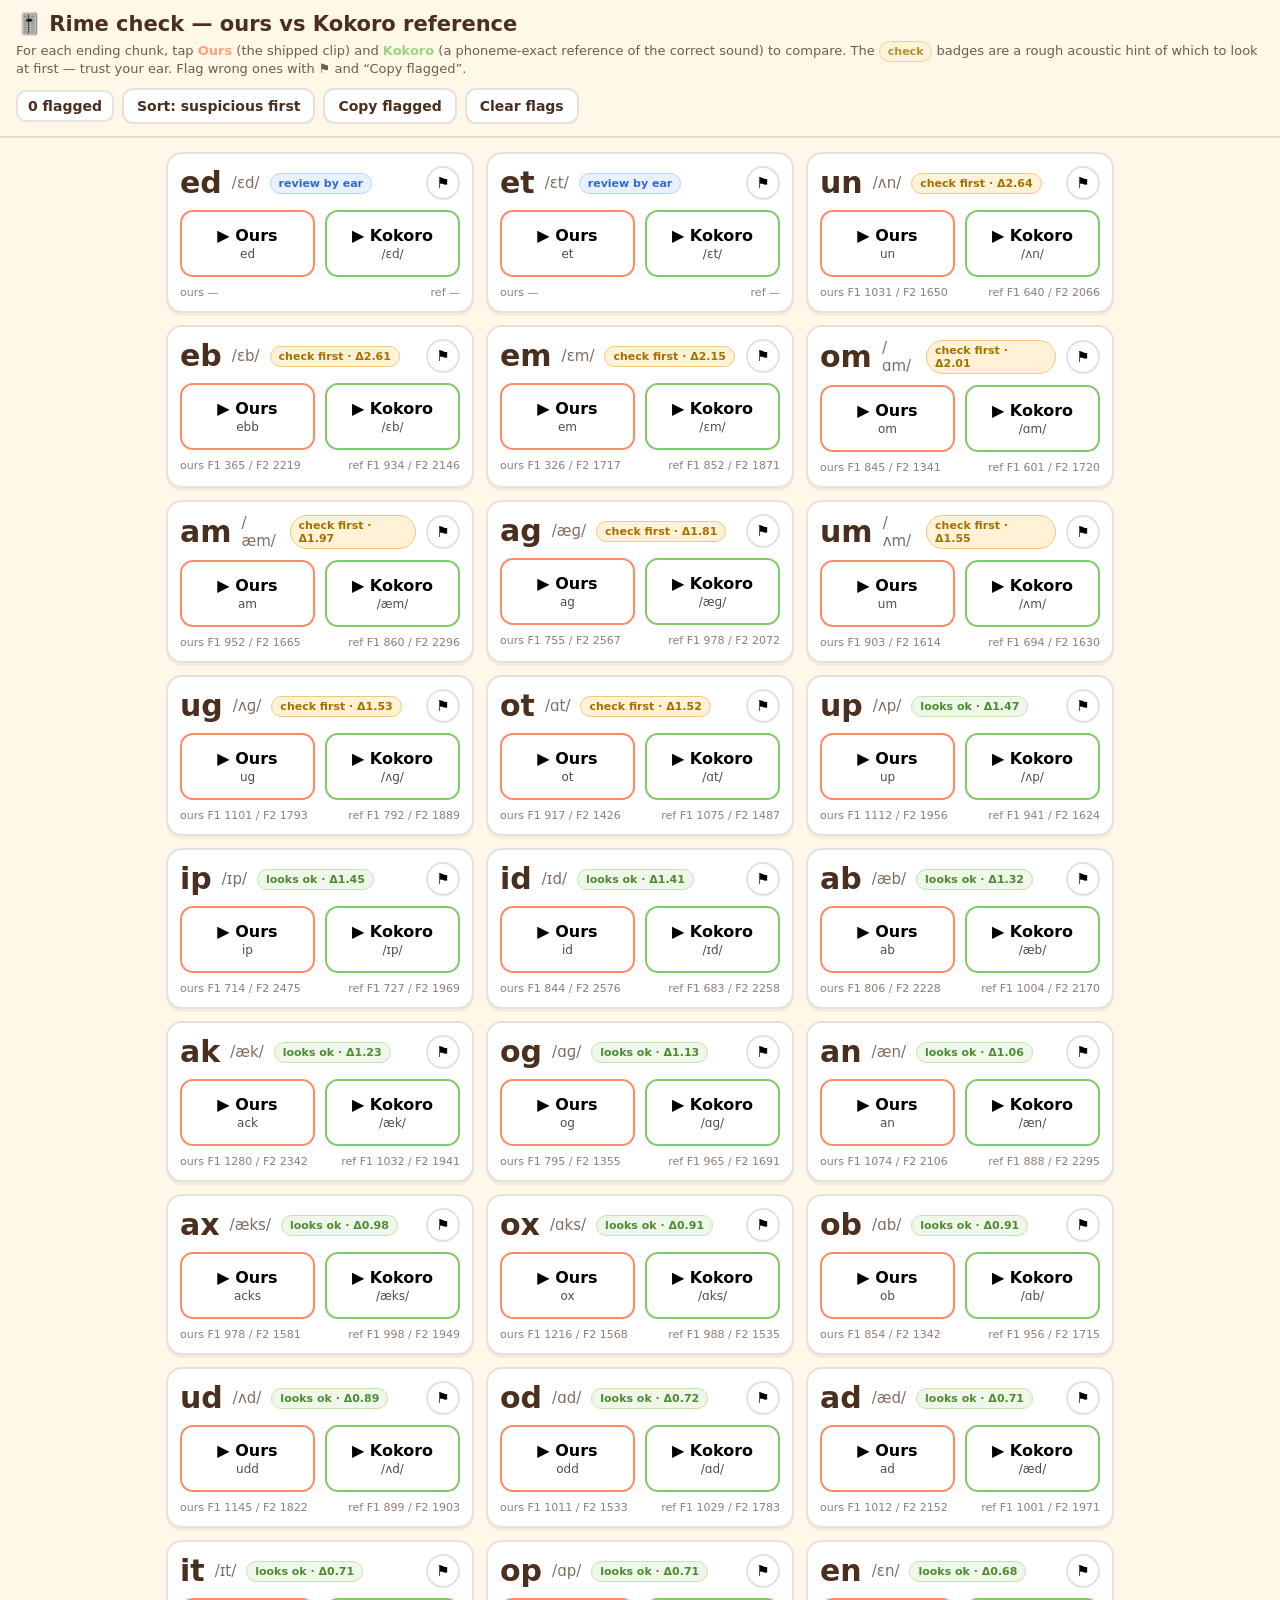
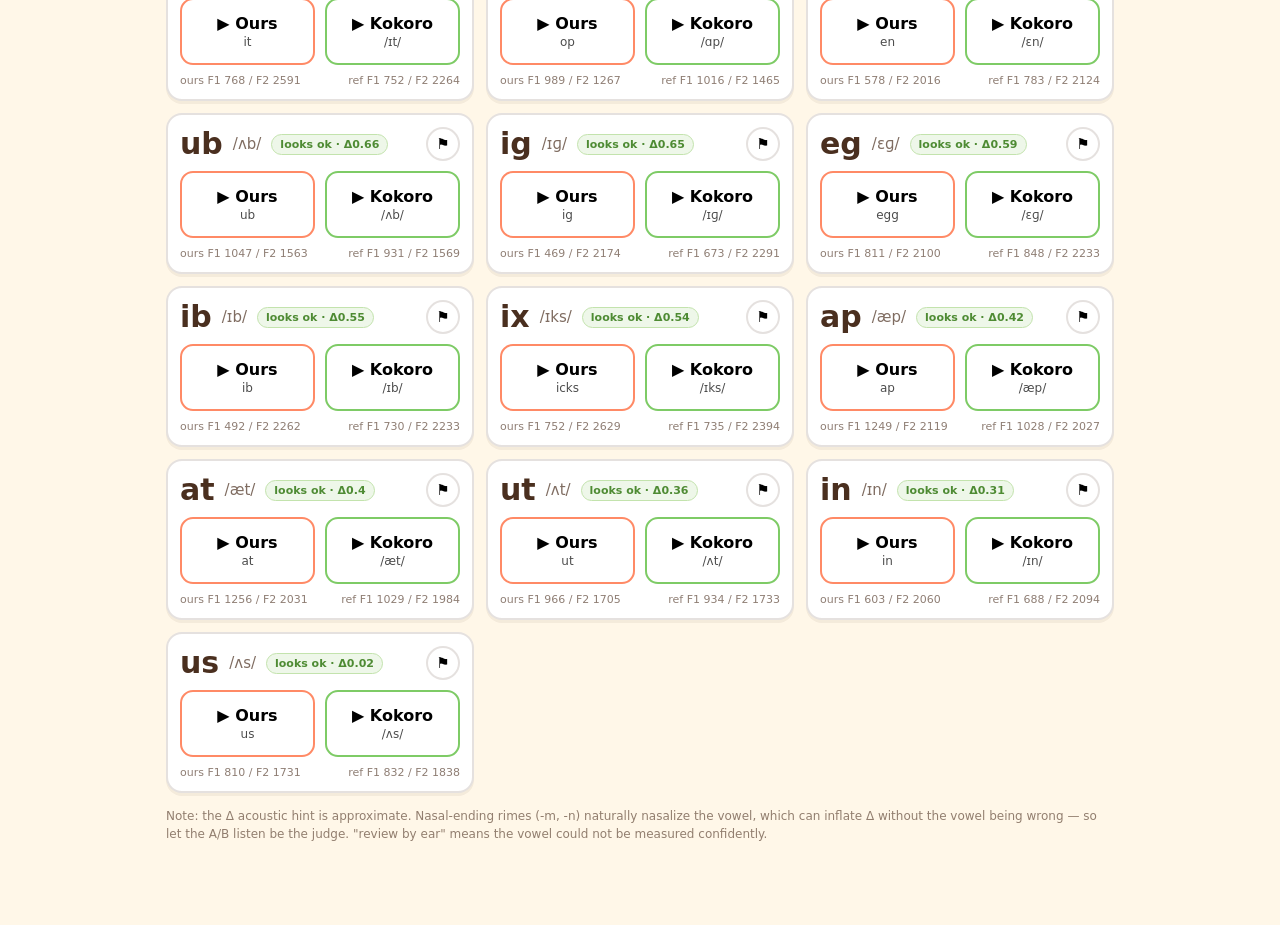
==== debug-rimes.html @ 686a5cfe "Add rime A/B comparison page vs Kokoro phoneme-exact references debug-rimes.html: for each of the 37" ====
<!DOCTYPE html>
<html lang="en">
<head>
<meta charset="utf-8">
<meta name="viewport" content="width=device-width, initial-scale=1, viewport-fit=cover">
<title>Sound Sprouts — Rime A/B vs Kokoro</title>
<style>
  :root { --bg:#fff7e8; --card:#fff; --brown:#4a2f1f; --coral:#ff8a66; --leaf:#7ecb66;
          --blue:#66b8ff; --flag:#e8453c; --line:rgba(74,47,31,.14); --amber:#f0a500; }
  * { box-sizing:border-box; -webkit-tap-highlight-color:transparent; }
  html,body { margin:0; background:var(--bg); color:var(--brown);
    font-family:'Fredoka','Arial Rounded MT Bold',system-ui,sans-serif; }
  header { position:sticky; top:0; z-index:10; background:rgba(255,247,232,.97);
    backdrop-filter:blur(6px); border-bottom:2px solid var(--line); padding:12px 16px; }
  h1 { margin:0 0 6px; font-size:21px; }
  p.sub { margin:0 0 10px; font-size:13px; font-weight:400; opacity:.78; line-height:1.4; }
  .toolbar { display:flex; flex-wrap:wrap; gap:8px; align-items:center; }
  button { font:inherit; cursor:pointer; }
  .tbtn { font-size:14px; font-weight:600; padding:8px 13px; border:2px solid var(--line);
    border-radius:11px; background:#fff; color:var(--brown); }
  .tbtn:active { transform:translateY(1px); }
  .count { font-size:14px; font-weight:600; padding:6px 10px; border-radius:10px;
    background:#fff; border:2px solid var(--line); }
  .count.has { background:var(--flag); color:#fff; border-color:var(--flag); }
  main { padding:14px 16px 70px; max-width:980px; margin:0 auto; }
  .grid { display:grid; gap:12px; grid-template-columns:repeat(auto-fill,minmax(300px,1fr)); }
  .card { position:relative; background:var(--card); border:2px solid var(--line);
    border-radius:16px; padding:12px; box-shadow:0 3px 0 rgba(74,47,31,.06); }
  .card.flagged { border-color:var(--flag); background:#fff3f1; }
  .top { display:flex; align-items:center; gap:10px; margin-bottom:10px; }
  .rime { font-size:30px; font-weight:600; line-height:1; }
  .ipa { font-size:15px; opacity:.7; font-weight:400; }
  .badge { font-size:11px; font-weight:600; padding:3px 8px; border-radius:20px; }
  .badge.check { background:#fff2d6; color:#a76f00; border:1px solid #f0c97a; }
  .badge.review { background:#e9f1ff; color:#2f6bd6; border:1px solid #b9d2f7; }
  .badge.ok { background:#eef7e9; color:#4e8b33; border:1px solid #c3e3ad; }
  .flag { margin-left:auto; width:34px; height:34px; border-radius:50%; flex:none;
    border:2px solid var(--line); background:#fff; font-size:15px; }
  .card.flagged .flag { background:var(--flag); border-color:var(--flag); color:#fff; }
  .ab { display:flex; gap:10px; }
  .play { flex:1; display:flex; flex-direction:column; align-items:center; gap:2px;
    padding:14px 8px; border:2px solid var(--line); border-radius:13px; background:#fff;
    font-weight:600; font-size:16px; }
  .play .lbl { font-size:12px; font-weight:400; opacity:.7; }
  .play.ours { border-color:var(--coral); }
  .play.ours.playing { background:var(--coral); color:#fff; }
  .play.ref { border-color:var(--leaf); }
  .play.ref.playing { background:var(--leaf); color:#fff; }
  .play:active { transform:translateY(2px); }
  .nums { display:flex; justify-content:space-between; gap:8px; margin-top:9px;
    font-size:11px; font-weight:400; opacity:.62; font-variant-numeric:tabular-nums; }
  dialog { border:none; border-radius:16px; padding:0; max-width:min(92vw,560px); width:100%; }
  dialog::backdrop { background:rgba(0,0,0,.4); }
  .dlg { padding:16px; } .dlg h2 { margin:0 0 8px; font-size:18px; }
  textarea { width:100%; height:220px; font-family:ui-monospace,Menlo,monospace; font-size:13px;
    border:2px solid var(--line); border-radius:12px; padding:10px; }
  .row { display:flex; gap:8px; justify-content:flex-end; margin-top:10px; }
  .note { font-size:12px; font-weight:400; opacity:.6; margin-top:14px; line-height:1.5; }
</style>
</head>
<body>
<header>
  <h1>🎚️ Rime check — ours vs Kokoro reference</h1>
  <p class="sub">For each ending chunk, tap <b style="color:var(--coral)">Ours</b> (the shipped clip) and <b style="color:var(--leaf)">Kokoro</b> (a phoneme-exact reference of the correct sound) to compare. The <span class="badge check">check</span> badges are a rough acoustic hint of which to look at first — trust your ear. Flag wrong ones with ⚑ and “Copy flagged”.</p>
  <div class="toolbar">
    <span class="count" id="count">0 flagged</span>
    <button class="tbtn" id="sort">Sort: suspicious first</button>
    <button class="tbtn" id="copy">Copy flagged</button>
    <button class="tbtn" id="clear">Clear flags</button>
  </div>
</header>
<main><div class="grid" id="grid"></div>
  <p class="note" id="note"></p>
</main>

<dialog id="dlg"><div class="dlg">
  <h2>Rimes to revise</h2>
  <textarea id="dlgtext" readonly></textarea>
  <div class="row"><button class="tbtn" id="dlgcopy">Copy</button><button class="tbtn" id="dlgclose">Close</button></div>
</div></dialog>

<script type="module">
import { RIMES } from './js/data.js';
const IPA = {
  at:'æt',an:'æn',ap:'æp',ag:'æɡ',am:'æm',ad:'æd',ab:'æb',ax:'æks',ak:'æk',
  ed:'ɛd',eg:'ɛɡ',em:'ɛm',en:'ɛn',et:'ɛt',eb:'ɛb',
  ig:'ɪɡ',in:'ɪn',ip:'ɪp',it:'ɪt',ix:'ɪks',ib:'ɪb',id:'ɪd',
  og:'ɑɡ',op:'ɑp',ot:'ɑt',ox:'ɑks',ob:'ɑb',od:'ɑd',om:'ɑm',
  un:'ʌn',up:'ʌp',ug:'ʌɡ',ub:'ʌb',ud:'ʌd',um:'ʌm',ut:'ʌt',us:'ʌs',
};
const OURS = (r)=>`./assets/audio/fragments/${r}.m4a`;
const REF  = (r)=>`./assets/audio/ref_kokoro/${r}.m4a`;
let analysis = {};
try { analysis = await (await fetch('./assets/audio/ref_kokoro/analysis.json')).json(); } catch {}

const keys = Object.keys(IPA).filter((r)=>RIMES[r]);
const flagged = new Set(JSON.parse(localStorage.getItem('sprouts-rime-flags')||'[]'));
const persist = ()=>localStorage.setItem('sprouts-rime-flags', JSON.stringify([...flagged]));
let suspiciousFirst = true;

let cur=null, curEl=null;
function play(path, el){
  if(cur){cur.pause();} if(curEl)curEl.classList.remove('playing');
  cur=new Audio(path); curEl=el; el.classList.add('playing');
  cur.addEventListener('ended',()=>el.classList.remove('playing'));
  cur.addEventListener('error',()=>el.classList.remove('playing'));
  cur.play().catch(()=>{});
}
function updateCount(){ const e=document.getElementById('count');
  e.textContent=`${flagged.size} flagged`; e.classList.toggle('has',flagged.size>0); }

const grid=document.getElementById('grid');
function render(){
  const order=[...keys];
  if(suspiciousFirst){
    const rank=(r)=>{ const a=analysis[r]||{}; if(a.hint==='review')return 1e6; return a.delta??-1; };
    order.sort((a,b)=>rank(b)-rank(a));
  } else order.sort();
  grid.innerHTML='';
  for(const r of order){
    const a=analysis[r]||{};
    const card=document.createElement('div');
    card.className='card'+(flagged.has(r)?' flagged':'');
    const badge = a.hint==='review' ? `<span class="badge review">review by ear</span>`
                : a.hint==='check' ? `<span class="badge check">check first${a.delta!=null?` · Δ${a.delta}`:''}</span>`
                : a.measured ? `<span class="badge ok">looks ok${a.delta!=null?` · Δ${a.delta}`:''}</span>` : '';
    const nums = a.measured
      ? `<span>ours F1 ${a.our_f1} / F2 ${a.our_f2}</span><span>ref F1 ${a.kok_f1} / F2 ${a.kok_f2}</span>`
      : `<span>ours —</span><span>ref —</span>`;
    card.innerHTML=`
      <div class="top">
        <span class="rime">${r}</span>
        <span class="ipa">/${IPA[r]}/</span>
        ${badge}
        <button class="flag" title="Flag for revision">⚑</button>
      </div>
      <div class="ab">
        <button class="play ours"><span>▶ Ours</span><span class="lbl">${RIMES[r].spoken}</span></button>
        <button class="play ref"><span>▶ Kokoro</span><span class="lbl">/${IPA[r]}/</span></button>
      </div>
      <div class="nums">${nums}</div>`;
    card.querySelector('.play.ours').addEventListener('click',(e)=>play(OURS(r),e.currentTarget));
    card.querySelector('.play.ref').addEventListener('click',(e)=>play(REF(r),e.currentTarget));
    card.querySelector('.flag').addEventListener('click',()=>{
      if(flagged.has(r))flagged.delete(r); else flagged.add(r);
      card.classList.toggle('flagged'); persist(); updateCount();
    });
    grid.appendChild(card);
  }
}
render(); updateCount();

document.getElementById('note').textContent =
  'Note: the Δ acoustic hint is approximate. Nasal-ending rimes (-m, -n) naturally nasalize the vowel, which can inflate Δ without the vowel being wrong — so let the A/B listen be the judge. "review by ear" means the vowel could not be measured confidently.';

document.getElementById('sort').addEventListener('click',(e)=>{
  suspiciousFirst=!suspiciousFirst;
  e.target.textContent = suspiciousFirst ? 'Sort: suspicious first' : 'Sort: alphabetical';
  render();
});
document.getElementById('clear').addEventListener('click',()=>{
  if(!flagged.size||!confirm('Clear all flags?'))return;
  flagged.clear(); persist(); updateCount(); render();
});
function report(){
  const list=keys.filter((r)=>flagged.has(r));
  if(!list.length)return '(nothing flagged)';
  return list.map((r)=>{const a=analysis[r]||{};
    return `${r}\t/${IPA[r]}/\tassets/audio/fragments/${r}.m4a\tΔ${a.delta??'-'} ${a.hint||''}`;}).join('\n');
}
const dlg=document.getElementById('dlg');
document.getElementById('copy').addEventListener('click',()=>{
  const t=report(); document.getElementById('dlgtext').value=t; dlg.showModal();
  navigator.clipboard?.writeText(t).catch(()=>{});
});
document.getElementById('dlgcopy').addEventListener('click',()=>{
  const ta=document.getElementById('dlgtext'); ta.select();
  navigator.clipboard?.writeText(ta.value).catch(()=>document.execCommand('copy'));
});
document.getElementById('dlgclose').addEventListener('click',()=>dlg.close());
</script>
</body>
</html>
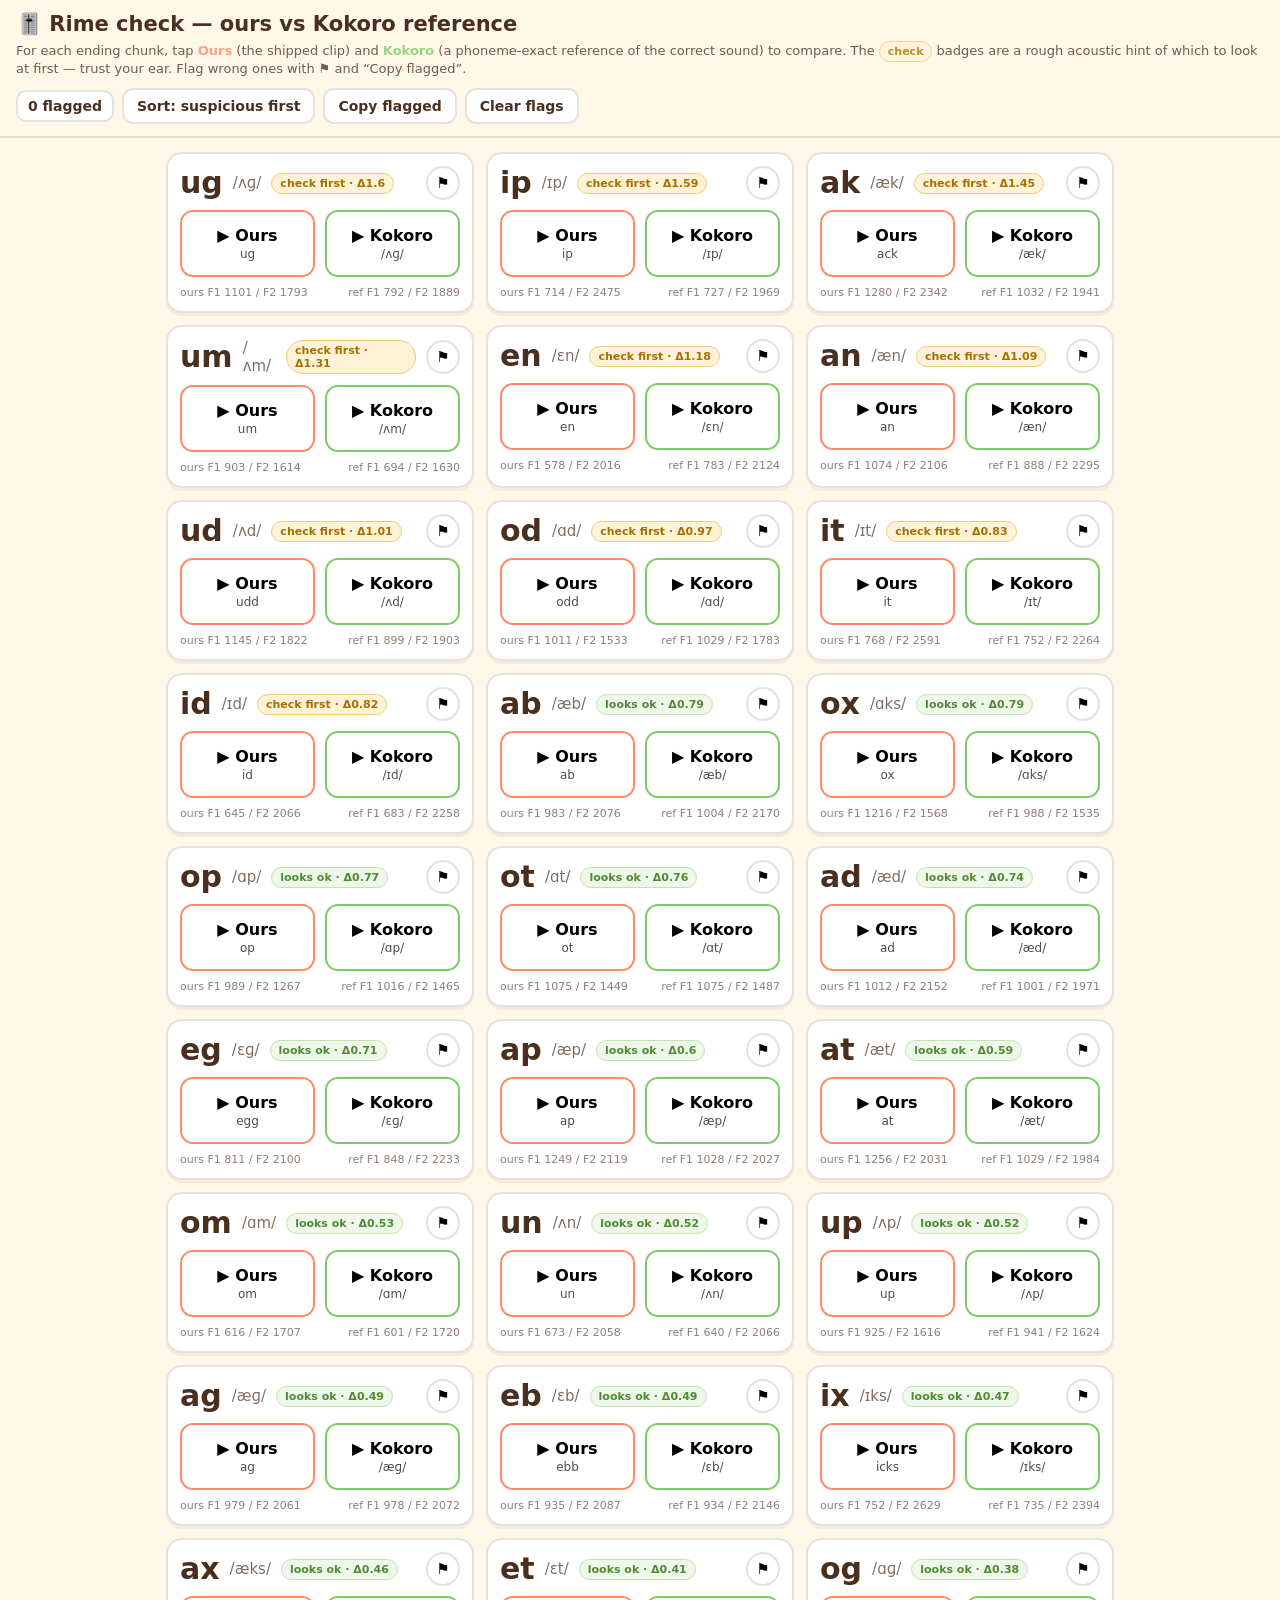
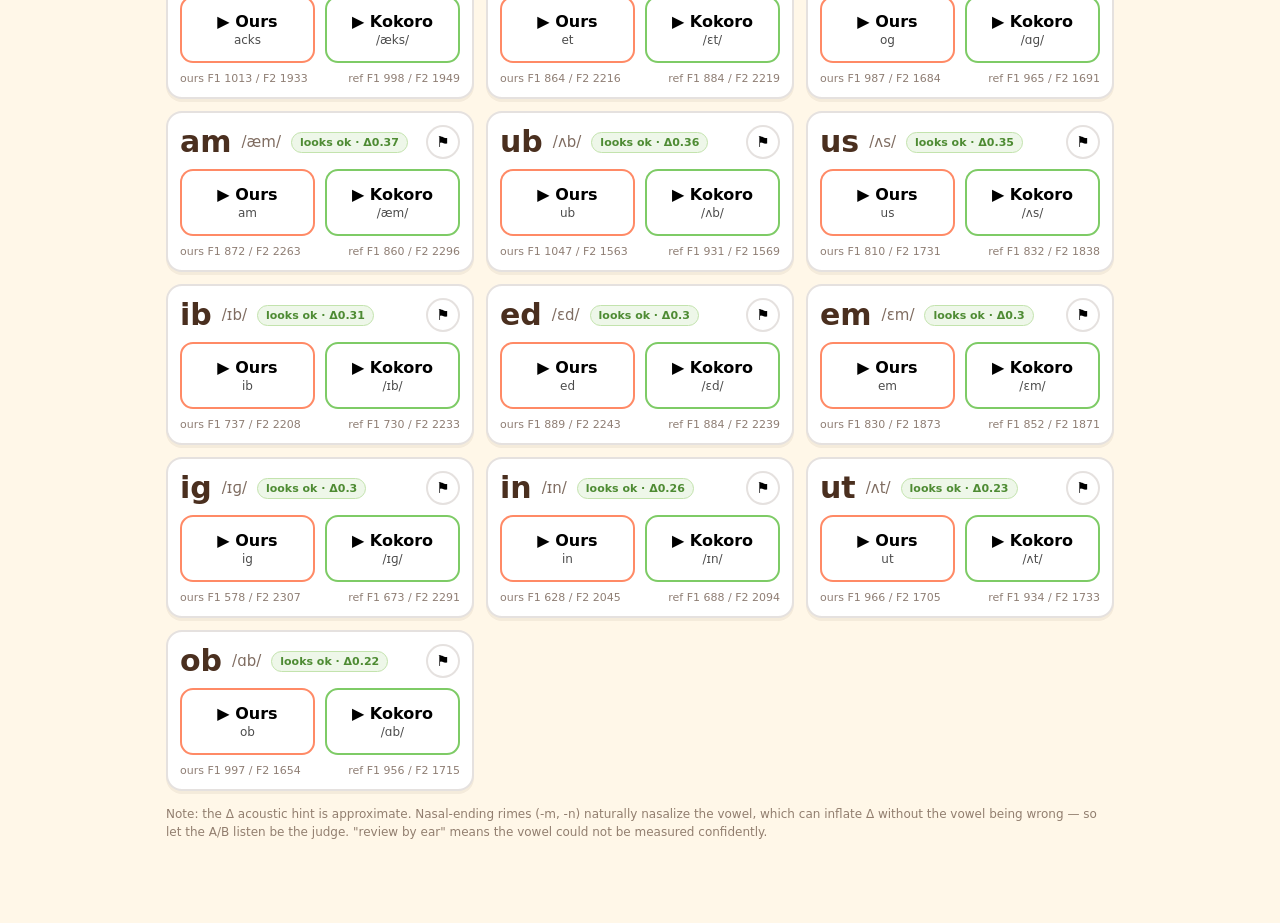
==== commit 928e8a86: "Cache-bust audio clips so updates show without clearing browser cache GitHub Pages serves audio with" ====
--- a/debug-rimes.html
+++ b/debug-rimes.html
@@ -88,8 +88,10 @@
   og:'ɑɡ',op:'ɑp',ot:'ɑt',ox:'ɑks',ob:'ɑb',od:'ɑd',om:'ɑm',
   un:'ʌn',up:'ʌp',ug:'ʌɡ',ub:'ʌb',ud:'ʌd',um:'ʌm',ut:'ʌt',us:'ʌs',
 };
-const OURS = (r)=>`./assets/audio/fragments/${r}.m4a`;
-const REF  = (r)=>`./assets/audio/ref_kokoro/${r}.m4a`;
+// cache-bust per page load so a reload always auditions the latest clips
+const BUST = '?t=' + Date.now();
+const OURS = (r)=>`./assets/audio/fragments/${r}.m4a${BUST}`;
+const REF  = (r)=>`./assets/audio/ref_kokoro/${r}.m4a${BUST}`;
 let analysis = {};
 try { analysis = await (await fetch('./assets/audio/ref_kokoro/analysis.json')).json(); } catch {}
 
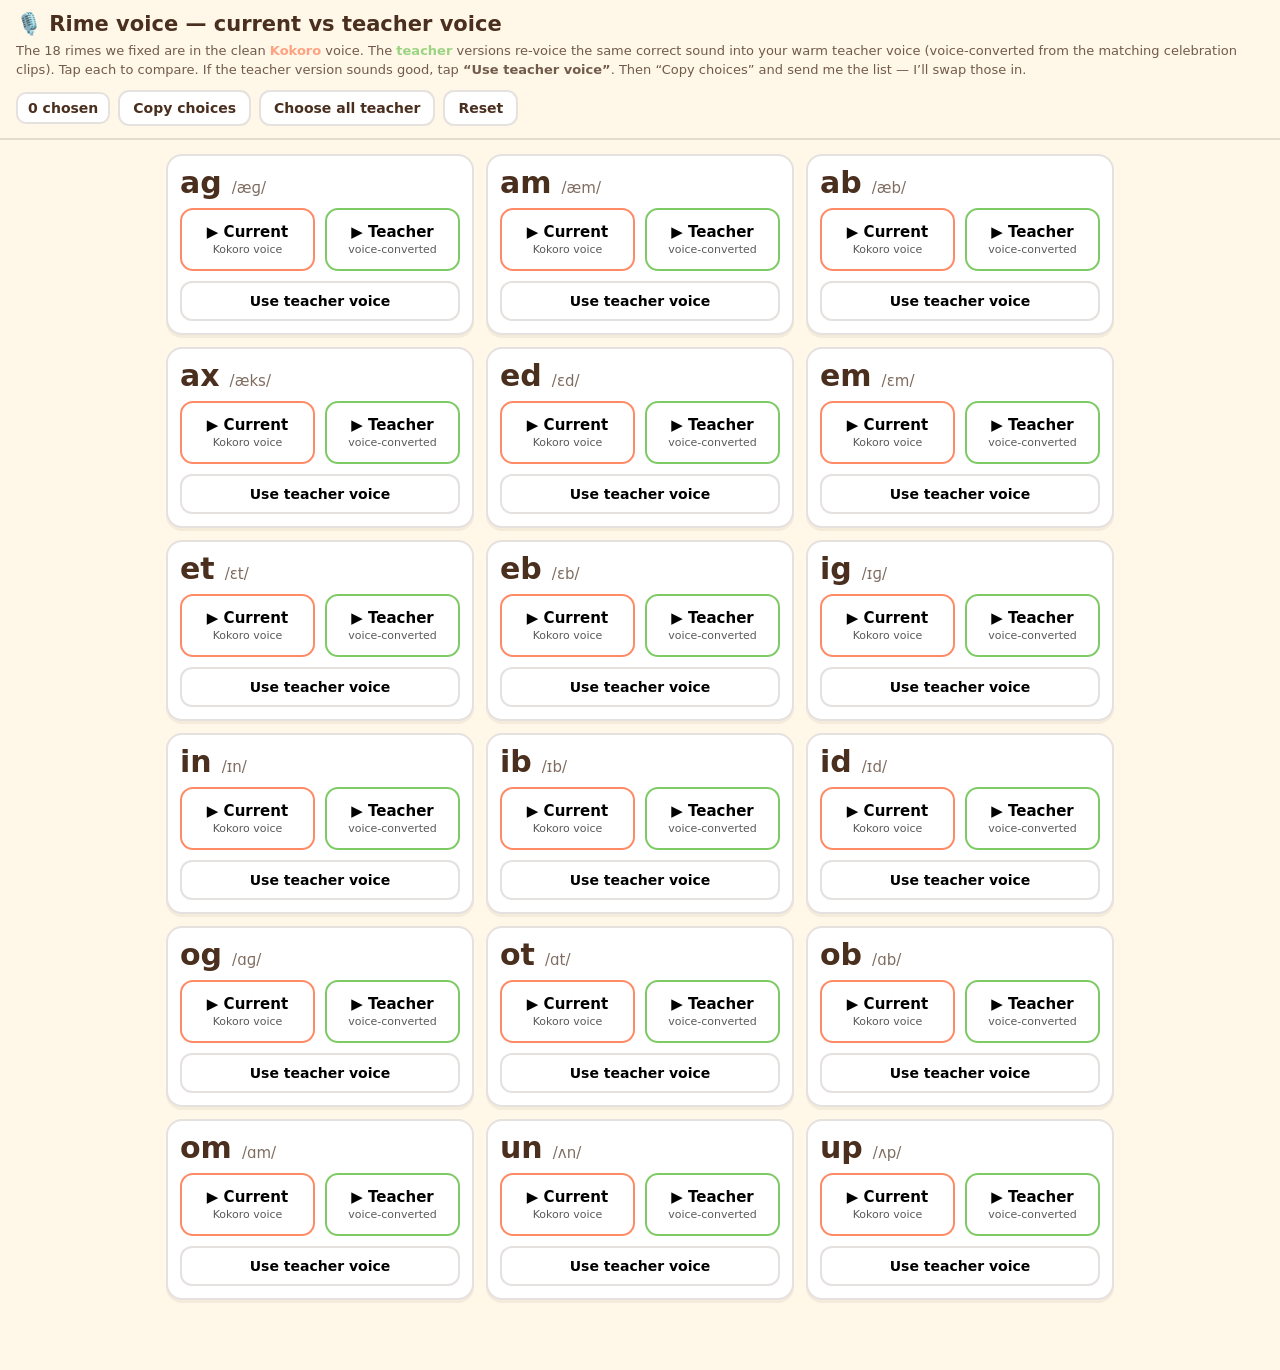
==== commit 86dd20f3: "Rebuild rime comparison page: current Kokoro vs teacher-voice candidates Re-voiced the 18 Kokoro rim" ====
--- a/debug-rimes.html
+++ b/debug-rimes.html
@@ -3,17 +3,17 @@
 <head>
 <meta charset="utf-8">
 <meta name="viewport" content="width=device-width, initial-scale=1, viewport-fit=cover">
-<title>Sound Sprouts — Rime A/B vs Kokoro</title>
+<title>Sound Sprouts — Rime Voice Comparison</title>
 <style>
   :root { --bg:#fff7e8; --card:#fff; --brown:#4a2f1f; --coral:#ff8a66; --leaf:#7ecb66;
-          --blue:#66b8ff; --flag:#e8453c; --line:rgba(74,47,31,.14); --amber:#f0a500; }
+          --gold:#f0a500; --pick:#3aa655; --line:rgba(74,47,31,.14); }
   * { box-sizing:border-box; -webkit-tap-highlight-color:transparent; }
   html,body { margin:0; background:var(--bg); color:var(--brown);
     font-family:'Fredoka','Arial Rounded MT Bold',system-ui,sans-serif; }
   header { position:sticky; top:0; z-index:10; background:rgba(255,247,232,.97);
     backdrop-filter:blur(6px); border-bottom:2px solid var(--line); padding:12px 16px; }
   h1 { margin:0 0 6px; font-size:21px; }
-  p.sub { margin:0 0 10px; font-size:13px; font-weight:400; opacity:.78; line-height:1.4; }
+  p.sub { margin:0 0 10px; font-size:13px; font-weight:400; opacity:.78; line-height:1.45; }
   .toolbar { display:flex; flex-wrap:wrap; gap:8px; align-items:center; }
   button { font:inherit; cursor:pointer; }
   .tbtn { font-size:14px; font-weight:600; padding:8px 13px; border:2px solid var(--line);
@@ -21,84 +21,66 @@
   .tbtn:active { transform:translateY(1px); }
   .count { font-size:14px; font-weight:600; padding:6px 10px; border-radius:10px;
     background:#fff; border:2px solid var(--line); }
-  .count.has { background:var(--flag); color:#fff; border-color:var(--flag); }
+  .count.has { background:var(--pick); color:#fff; border-color:var(--pick); }
   main { padding:14px 16px 70px; max-width:980px; margin:0 auto; }
-  .grid { display:grid; gap:12px; grid-template-columns:repeat(auto-fill,minmax(300px,1fr)); }
-  .card { position:relative; background:var(--card); border:2px solid var(--line);
-    border-radius:16px; padding:12px; box-shadow:0 3px 0 rgba(74,47,31,.06); }
-  .card.flagged { border-color:var(--flag); background:#fff3f1; }
-  .top { display:flex; align-items:center; gap:10px; margin-bottom:10px; }
+  .grid { display:grid; gap:12px; grid-template-columns:repeat(auto-fill,minmax(290px,1fr)); }
+  .card { background:var(--card); border:2px solid var(--line); border-radius:16px;
+    padding:12px; box-shadow:0 3px 0 rgba(74,47,31,.06); }
+  .card.use-new { border-color:var(--pick); background:#f0faf0; }
+  .top { display:flex; align-items:baseline; gap:10px; margin-bottom:10px; }
   .rime { font-size:30px; font-weight:600; line-height:1; }
   .ipa { font-size:15px; opacity:.7; font-weight:400; }
-  .badge { font-size:11px; font-weight:600; padding:3px 8px; border-radius:20px; }
-  .badge.check { background:#fff2d6; color:#a76f00; border:1px solid #f0c97a; }
-  .badge.review { background:#e9f1ff; color:#2f6bd6; border:1px solid #b9d2f7; }
-  .badge.ok { background:#eef7e9; color:#4e8b33; border:1px solid #c3e3ad; }
-  .flag { margin-left:auto; width:34px; height:34px; border-radius:50%; flex:none;
-    border:2px solid var(--line); background:#fff; font-size:15px; }
-  .card.flagged .flag { background:var(--flag); border-color:var(--flag); color:#fff; }
-  .ab { display:flex; gap:10px; }
+  .ab { display:flex; gap:10px; margin-bottom:10px; }
   .play { flex:1; display:flex; flex-direction:column; align-items:center; gap:2px;
-    padding:14px 8px; border:2px solid var(--line); border-radius:13px; background:#fff;
-    font-weight:600; font-size:16px; }
-  .play .lbl { font-size:12px; font-weight:400; opacity:.7; }
-  .play.ours { border-color:var(--coral); }
-  .play.ours.playing { background:var(--coral); color:#fff; }
-  .play.ref { border-color:var(--leaf); }
-  .play.ref.playing { background:var(--leaf); color:#fff; }
+    padding:13px 8px; border:2px solid var(--line); border-radius:13px; background:#fff;
+    font-weight:600; font-size:15px; }
+  .play .lbl { font-size:11px; font-weight:400; opacity:.65; }
+  .play.cur { border-color:var(--coral); }
+  .play.cur.playing { background:var(--coral); color:#fff; }
+  .play.new { border-color:var(--leaf); }
+  .play.new.playing { background:var(--leaf); color:#fff; }
   .play:active { transform:translateY(2px); }
-  .nums { display:flex; justify-content:space-between; gap:8px; margin-top:9px;
-    font-size:11px; font-weight:400; opacity:.62; font-variant-numeric:tabular-nums; }
+  .choose { display:flex; align-items:center; gap:8px; }
+  .swap { flex:1; padding:10px; border-radius:12px; border:2px solid var(--line);
+    background:#fff; font-weight:600; font-size:14px; }
+  .card.use-new .swap { background:var(--pick); color:#fff; border-color:var(--pick); }
   dialog { border:none; border-radius:16px; padding:0; max-width:min(92vw,560px); width:100%; }
   dialog::backdrop { background:rgba(0,0,0,.4); }
   .dlg { padding:16px; } .dlg h2 { margin:0 0 8px; font-size:18px; }
-  textarea { width:100%; height:220px; font-family:ui-monospace,Menlo,monospace; font-size:13px;
+  textarea { width:100%; height:200px; font-family:ui-monospace,Menlo,monospace; font-size:13px;
     border:2px solid var(--line); border-radius:12px; padding:10px; }
   .row { display:flex; gap:8px; justify-content:flex-end; margin-top:10px; }
-  .note { font-size:12px; font-weight:400; opacity:.6; margin-top:14px; line-height:1.5; }
 </style>
 </head>
 <body>
 <header>
-  <h1>🎚️ Rime check — ours vs Kokoro reference</h1>
-  <p class="sub">For each ending chunk, tap <b style="color:var(--coral)">Ours</b> (the shipped clip) and <b style="color:var(--leaf)">Kokoro</b> (a phoneme-exact reference of the correct sound) to compare. The <span class="badge check">check</span> badges are a rough acoustic hint of which to look at first — trust your ear. Flag wrong ones with ⚑ and “Copy flagged”.</p>
+  <h1>🎙️ Rime voice — current vs teacher voice</h1>
+  <p class="sub">The 18 rimes we fixed are in the clean <b style="color:var(--coral)">Kokoro</b> voice. The <b style="color:var(--leaf)">teacher</b> versions re-voice the same correct sound into your warm teacher voice (voice-converted from the matching celebration clips). Tap each to compare. If the teacher version sounds good, tap <b>“Use teacher voice”</b>. Then “Copy choices” and send me the list — I’ll swap those in.</p>
   <div class="toolbar">
-    <span class="count" id="count">0 flagged</span>
-    <button class="tbtn" id="sort">Sort: suspicious first</button>
-    <button class="tbtn" id="copy">Copy flagged</button>
-    <button class="tbtn" id="clear">Clear flags</button>
+    <span class="count" id="count">0 chosen</span>
+    <button class="tbtn" id="copy">Copy choices</button>
+    <button class="tbtn" id="all">Choose all teacher</button>
+    <button class="tbtn" id="clear">Reset</button>
   </div>
 </header>
-<main><div class="grid" id="grid"></div>
-  <p class="note" id="note"></p>
-</main>
+<main><div class="grid" id="grid"></div></main>
 
 <dialog id="dlg"><div class="dlg">
-  <h2>Rimes to revise</h2>
+  <h2>Rimes to swap to teacher voice</h2>
   <textarea id="dlgtext" readonly></textarea>
   <div class="row"><button class="tbtn" id="dlgcopy">Copy</button><button class="tbtn" id="dlgclose">Close</button></div>
 </div></dialog>
 
 <script type="module">
-import { RIMES } from './js/data.js';
-const IPA = {
-  at:'æt',an:'æn',ap:'æp',ag:'æɡ',am:'æm',ad:'æd',ab:'æb',ax:'æks',ak:'æk',
-  ed:'ɛd',eg:'ɛɡ',em:'ɛm',en:'ɛn',et:'ɛt',eb:'ɛb',
-  ig:'ɪɡ',in:'ɪn',ip:'ɪp',it:'ɪt',ix:'ɪks',ib:'ɪb',id:'ɪd',
-  og:'ɑɡ',op:'ɑp',ot:'ɑt',ox:'ɑks',ob:'ɑb',od:'ɑd',om:'ɑm',
-  un:'ʌn',up:'ʌp',ug:'ʌɡ',ub:'ʌb',ud:'ʌd',um:'ʌm',ut:'ʌt',us:'ʌs',
-};
-// cache-bust per page load so a reload always auditions the latest clips
-const BUST = '?t=' + Date.now();
-const OURS = (r)=>`./assets/audio/fragments/${r}.m4a${BUST}`;
-const REF  = (r)=>`./assets/audio/ref_kokoro/${r}.m4a${BUST}`;
-let analysis = {};
-try { analysis = await (await fetch('./assets/audio/ref_kokoro/analysis.json')).json(); } catch {}
+const IPA = { ag:'æɡ', am:'æm', ab:'æb', ax:'æks', ed:'ɛd', em:'ɛm', et:'ɛt', eb:'ɛb',
+  ig:'ɪɡ', in:'ɪn', ib:'ɪb', id:'ɪd', og:'ɑɡ', ot:'ɑt', ob:'ɑb', om:'ɑm', un:'ʌn', up:'ʌp' };
+const RIMES = Object.keys(IPA);
+const BUST = '?t=' + Date.now();                       // always audition the latest
+const CUR = (r)=>`./assets/audio/fragments/${r}.m4a${BUST}`;
+const NEW = (r)=>`./assets/audio/cand_clone/${r}.m4a${BUST}`;
 
-const keys = Object.keys(IPA).filter((r)=>RIMES[r]);
-const flagged = new Set(JSON.parse(localStorage.getItem('sprouts-rime-flags')||'[]'));
-const persist = ()=>localStorage.setItem('sprouts-rime-flags', JSON.stringify([...flagged]));
-let suspiciousFirst = true;
+const chosen = new Set(JSON.parse(localStorage.getItem('sprouts-rime-choices')||'[]'));
+const persist = ()=>localStorage.setItem('sprouts-rime-choices', JSON.stringify([...chosen]));
 
 let cur=null, curEl=null;
 function play(path, el){
@@ -109,76 +91,44 @@
   cur.play().catch(()=>{});
 }
 function updateCount(){ const e=document.getElementById('count');
-  e.textContent=`${flagged.size} flagged`; e.classList.toggle('has',flagged.size>0); }
+  e.textContent=`${chosen.size} chosen`; e.classList.toggle('has',chosen.size>0); }
 
 const grid=document.getElementById('grid');
 function render(){
-  const order=[...keys];
-  if(suspiciousFirst){
-    const rank=(r)=>{ const a=analysis[r]||{}; if(a.hint==='review')return 1e6; return a.delta??-1; };
-    order.sort((a,b)=>rank(b)-rank(a));
-  } else order.sort();
   grid.innerHTML='';
-  for(const r of order){
-    const a=analysis[r]||{};
+  for(const r of RIMES){
     const card=document.createElement('div');
-    card.className='card'+(flagged.has(r)?' flagged':'');
-    const badge = a.hint==='review' ? `<span class="badge review">review by ear</span>`
-                : a.hint==='check' ? `<span class="badge check">check first${a.delta!=null?` · Δ${a.delta}`:''}</span>`
-                : a.measured ? `<span class="badge ok">looks ok${a.delta!=null?` · Δ${a.delta}`:''}</span>` : '';
-    const nums = a.measured
-      ? `<span>ours F1 ${a.our_f1} / F2 ${a.our_f2}</span><span>ref F1 ${a.kok_f1} / F2 ${a.kok_f2}</span>`
-      : `<span>ours —</span><span>ref —</span>`;
+    card.className='card'+(chosen.has(r)?' use-new':'');
     card.innerHTML=`
-      <div class="top">
-        <span class="rime">${r}</span>
-        <span class="ipa">/${IPA[r]}/</span>
-        ${badge}
-        <button class="flag" title="Flag for revision">⚑</button>
+      <div class="top"><span class="rime">${r}</span><span class="ipa">/${IPA[r]}/</span></div>
+      <div class="ab">
+        <button class="play cur"><span>▶ Current</span><span class="lbl">Kokoro voice</span></button>
+        <button class="play new"><span>▶ Teacher</span><span class="lbl">voice-converted</span></button>
       </div>
-      <div class="ab">
-        <button class="play ours"><span>▶ Ours</span><span class="lbl">${RIMES[r].spoken}</span></button>
-        <button class="play ref"><span>▶ Kokoro</span><span class="lbl">/${IPA[r]}/</span></button>
-      </div>
-      <div class="nums">${nums}</div>`;
-    card.querySelector('.play.ours').addEventListener('click',(e)=>play(OURS(r),e.currentTarget));
-    card.querySelector('.play.ref').addEventListener('click',(e)=>play(REF(r),e.currentTarget));
-    card.querySelector('.flag').addEventListener('click',()=>{
-      if(flagged.has(r))flagged.delete(r); else flagged.add(r);
-      card.classList.toggle('flagged'); persist(); updateCount();
+      <div class="choose"><button class="swap">${chosen.has(r)?'✓ Using teacher voice':'Use teacher voice'}</button></div>`;
+    card.querySelector('.play.cur').addEventListener('click',(e)=>play(CUR(r),e.currentTarget));
+    card.querySelector('.play.new').addEventListener('click',(e)=>play(NEW(r),e.currentTarget));
+    card.querySelector('.swap').addEventListener('click',()=>{
+      if(chosen.has(r))chosen.delete(r); else chosen.add(r);
+      persist(); updateCount(); render();
     });
     grid.appendChild(card);
   }
 }
 render(); updateCount();
 
-document.getElementById('note').textContent =
-  'Note: the Δ acoustic hint is approximate. Nasal-ending rimes (-m, -n) naturally nasalize the vowel, which can inflate Δ without the vowel being wrong — so let the A/B listen be the judge. "review by ear" means the vowel could not be measured confidently.';
-
-document.getElementById('sort').addEventListener('click',(e)=>{
-  suspiciousFirst=!suspiciousFirst;
-  e.target.textContent = suspiciousFirst ? 'Sort: suspicious first' : 'Sort: alphabetical';
-  render();
-});
-document.getElementById('clear').addEventListener('click',()=>{
-  if(!flagged.size||!confirm('Clear all flags?'))return;
-  flagged.clear(); persist(); updateCount(); render();
-});
+document.getElementById('all').addEventListener('click',()=>{ RIMES.forEach(r=>chosen.add(r)); persist(); updateCount(); render(); });
+document.getElementById('clear').addEventListener('click',()=>{ if(!chosen.size||!confirm('Reset all choices?'))return; chosen.clear(); persist(); updateCount(); render(); });
 function report(){
-  const list=keys.filter((r)=>flagged.has(r));
-  if(!list.length)return '(nothing flagged)';
-  return list.map((r)=>{const a=analysis[r]||{};
-    return `${r}\t/${IPA[r]}/\tassets/audio/fragments/${r}.m4a\tΔ${a.delta??'-'} ${a.hint||''}`;}).join('\n');
+  const list=RIMES.filter(r=>chosen.has(r));
+  if(!list.length) return '(none chosen — current Kokoro voice kept for all)';
+  return 'Swap these rimes to the teacher voice:\n'+list.map(r=>`${r}\t/${IPA[r]}/\tcand_clone/${r}.m4a`).join('\n');
 }
 const dlg=document.getElementById('dlg');
-document.getElementById('copy').addEventListener('click',()=>{
-  const t=report(); document.getElementById('dlgtext').value=t; dlg.showModal();
-  navigator.clipboard?.writeText(t).catch(()=>{});
-});
-document.getElementById('dlgcopy').addEventListener('click',()=>{
-  const ta=document.getElementById('dlgtext'); ta.select();
-  navigator.clipboard?.writeText(ta.value).catch(()=>document.execCommand('copy'));
-});
+document.getElementById('copy').addEventListener('click',()=>{ const t=report();
+  document.getElementById('dlgtext').value=t; dlg.showModal(); navigator.clipboard?.writeText(t).catch(()=>{}); });
+document.getElementById('dlgcopy').addEventListener('click',()=>{ const ta=document.getElementById('dlgtext');
+  ta.select(); navigator.clipboard?.writeText(ta.value).catch(()=>document.execCommand('copy')); });
 document.getElementById('dlgclose').addEventListener('click',()=>dlg.close());
 </script>
 </body>
